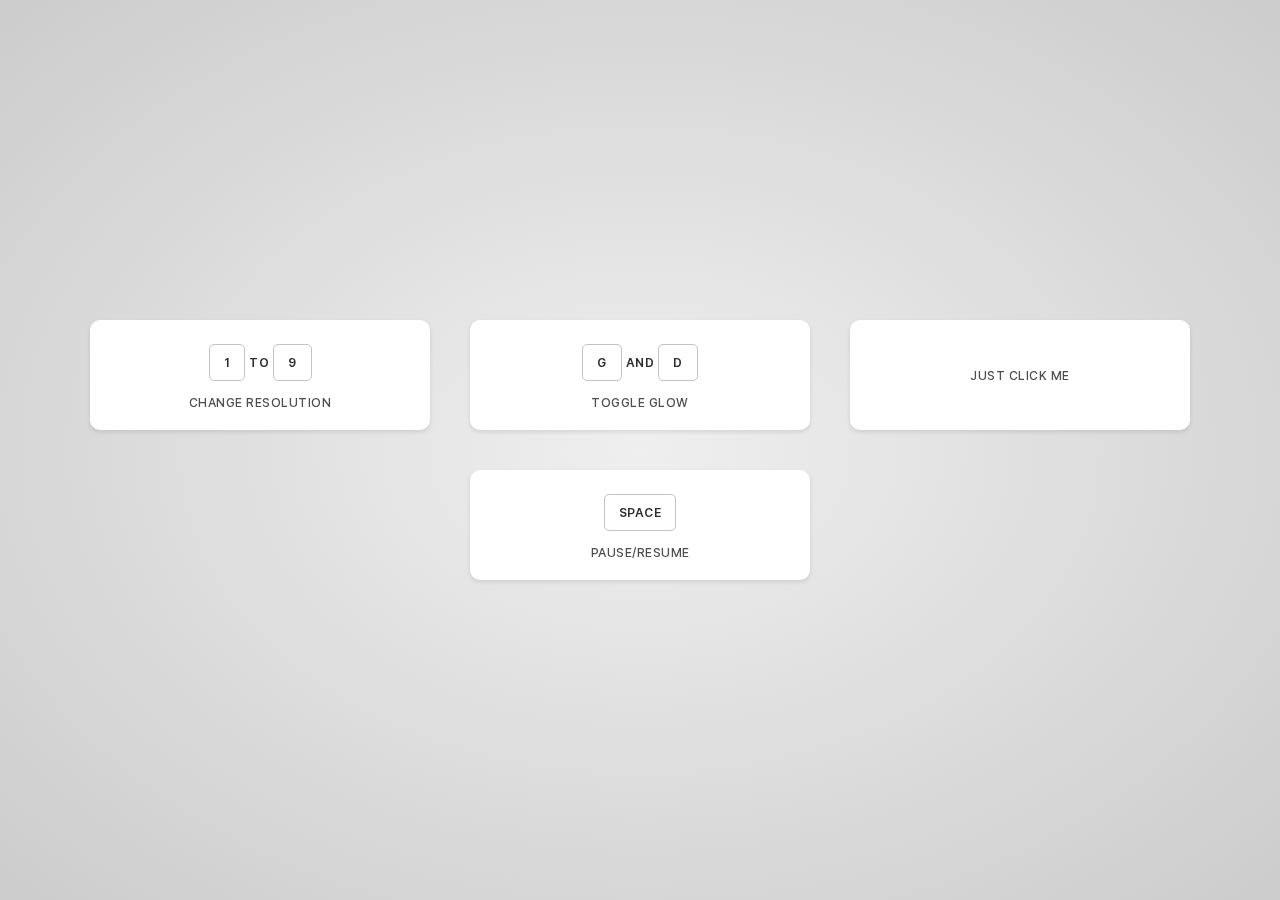
==== index.html @ 4952651f "Initial" ====
<!DOCTYPE html>
<html lang="en">
  <head>
    <meta charset="utf-8" />
    <title>UI Example</title>
    <meta name="viewport" content="width=device-width, initial-scale=1" />
    <link type="text/css" rel="stylesheet" href="style.css" />
    <link type="text/css" rel="stylesheet" href="ui.css" />
    <style>
        #img {
            background: url(./imgs/demo.png) no-repeat center center fixed; 
            -webkit-background-size: cover;
            -moz-background-size: cover;
            -o-background-size: cover;
            background-size: cover;  
            width: 100%;
            height: 100%;      
        }
    </style>
  </head>
  <body>
    <div id="img"></div>
  </body>
  <script type="text/javascript" src="ui.js"></script>
  <script>
    /*

        > This UI was created by generative shader artist @willstall
            https://www.instagram.com/willstall/
            https://twitter.com/willstall
            https://github.com/willstall

        > This UI is free to use as long as the above copyright is present.

        > The font here is called Inter. You're free to use and sell it with your project as long as you're not modifying or directly selling the font.
        > Learn more about the font here: https://github.com/rsms/inter

    */
   
    // custom ui stuff
    let ui = new UI(true);      // define if you want menus to close on click or not
        ui.ToggleMenu(true);    // turn on menu by default

    // custom interactions
    ui.Interaction("Change Resolution",['1','to','9'],
        () => {
            ui.Message('use','number keys [ 1-9 ]');
        }
    );

    let glow_enabled = false;
    let toggle_glow = ()=>
    {
        glow_enabled = !glow_enabled;
            let m = glow_enabled == true ? "on" : "off";
            ui.Message('Glow',m);
    };
    ui.Interaction("Toggle Glow",['g','and','d'],toggle_glow);

    let clicked = false;    
    ui.Interaction("Just click me",null,
        () => {
            clicked = !clicked;
            let m = clicked  ? "Clicked" : "Absolutely Clicked";
            ui.Message(m);
    });

    let paused = false;
    let toggle_pause = () =>
    {
        paused = !paused;
        let t = paused ? "Pause" : "Resume";
        ui.Message(t);   
    }
    ui.Interaction("Pause/Resume",['space'],toggle_pause);   

    // custom keyboard stuff
    let on_keyboard_event = e =>
    {
        switch(e.key)
        {
            case "p":
            case " ":
            case "Spacebar":
            toggle_pause() 
                break;
            case "g":
            case "G":
            case "d":
            case "D":
                toggle_glow();
                break;
            case "0":
            case "1":
            case "2":
            case "3":
            case "4":
            case "5":
            case "6":
            case "7":
            case "8":
            case "9":
                
                break;
            case "esc":
                ui.ToggleMenu(false);
                break;
            default:
                break;
        }

        ui.ToggleMenu(false);  // Just shutting the UI if we press a button, just a preference
    }; 
    document.addEventListener('keydown', on_keyboard_event);
  </script>
</html>
---- style.css ----
html,
body {
  margin: 0;
  padding: 0;
}

body {
  width: 100vw;
  height: 100vh;
  overflow: hidden;
  background: radial-gradient(#efefef, #cccccc);
}

* {
  -webkit-box-sizing: border-box;
  box-sizing: border-box;
  -moz-osx-font-smoothing: grayscale;
  -webkit-font-smoothing: antialiased;
  -webkit-tap-highlight-color: transparent;
  -webkit-touch-callout: none;
}
---- ui.css ----
@font-face {
    font-family: 'Inter';
    font-style:  normal;
    font-weight: 500;
    font-display: swap;
    src: url("./font/Inter-Medium.woff2?v=3.19") format("woff2"),
        url("./font/Inter-Medium.woff?v=3.19") format("woff");
    }
@font-face {
        font-family: 'Inter';
        font-style:  normal;
        font-weight: 600;
        font-display: swap;
        src: url("./font/Inter-SemiBold.woff2?v=3.19") format("woff2"),
            url("./font/Inter-SemiBold.woff?v=3.19") format("woff");
    }    

.noselect {
-webkit-touch-callout: none; /* iOS Safari */
    -webkit-user-select: none; /* Safari */
    -khtml-user-select: none; /* Konqueror HTML */
    -moz-user-select: none; /* Old versions of Firefox */
        -ms-user-select: none; /* Internet Explorer/Edge */
            user-select: none; /* Non-prefixed version, currently
                                supported by Chrome, Edge, Opera and Firefox */
}
.ui
{
    text-transform: uppercase;
    color:#4D4D4D;
    font-family: 'Inter';
    font-weight: 500;
    letter-spacing: 0.5px;
    font-size: 12px;
    position: absolute;
    width: 100%;
    height: 100%;
    z-index: 10;
}
.ui h1
{
    font-weight:600;
    color: #2D2D2D;
    font-size: 12px;
}
.ui h1,.ui p
{
    padding: 0;
    margin:0;
    display: inline;
}
.messages
{
    position: absolute;
    bottom: 0;
    left: 0;
    right: 0;
    width: 100%;

    display: flex;
    justify-content: flex-end;
    align-items:center;
    align-content: center;    
    flex-flow: column wrap; 

    padding: 40px;
    gap: 40px;      
    pointer-events: none;
}
.message
{
    padding: 12px 30px 12px 30px;
    background-color: white;
    border-radius: 10px;
    filter: drop-shadow(0 2px 2px rgba(0,0,0,0.1));
    min-width: 340px;

    display: flex;
    justify-content: center;
    align-items:center;
    align-content: center;
}
.message p
{
    padding-left: 10px;
}

@media (orientation: landscape) {
    .interactions
    {
        flex-flow: row wrap; 
    }
}
@media (orientation: portrait) {
    .interactions
    {
        flex-flow: column wrap; 
    }
}
.interactions
{
    display: flex;
    width: 100%;
    height: 100%;
    height: 100%;
    gap: 40px;           
    justify-content: center;
    align-items: center;
    align-content: center;

    opacity: 0;
    visibility: hidden;

    transition-timing-function: ease-out;  
    -webkit-transition: all  .5s ease-out;
    -moz-transition: all .5s ease-out;
    -ms-transition: all .5s ease-out;
    -o-transition: all .5s ease-out;
    transition: all .5s ease-out;
} 
.menu_on
{
    opacity: 1.0;
    visibility:visible;

}
.interaction
{
    display:inline-flex;
    flex-flow: column nowrap;   
    justify-content: space-evenly;
    align-items: center;
    background-color: white;    
    border-radius: 10px;
    padding: 10px 80px 10px 80px;
    height:110px;
    filter: drop-shadow(0 2px 2px rgba(0,0,0,0.1));
    min-width: 340px;
    cursor: default; 
}

.menu_on .interaction:hover
{
    cursor: pointer;  
    filter: drop-shadow(0 5px 5px rgba(0,0,0,0.33));
}
.menu_on .interaction:hover .key
{
    background-color: #2D2D2D;
    border:1px solid #2D2D2D;
    color: white;

    -webkit-transition: all  0.1s ease-out;
    -moz-transition: all 0.1s ease-out;
    -ms-transition: all 0.1s ease-out;
    -o-transition: all 0.1s ease-out;
    transition: all 0.1 ease-out;
}
.menu_on .interaction:hover .key h1
{
    color: white;
}

.key
{
    display:inline-flex;
    padding: 10px 14px 10px 14px;
    margin:4px;
    border:1px solid #C3C3C3;
    border-radius: 5px;            
    align-items: center;
    justify-content: center;   
    background-color: white; 
    
    -webkit-transition: all  .5s ease-out;
    -moz-transition: all .5s ease-out;
    -ms-transition: all .5s ease-out;
    -o-transition: all .5s ease-out;
    transition: all .5 ease-out;              
}
.fadeaway
{
    animation: waitThenFade 3.33s;          
}
@keyframes waitThenFade {
    0% {
        opacity: 1;
    }
    50%{
        opacity: 1;
    }
    100% {
        opacity: 0;
    }
}
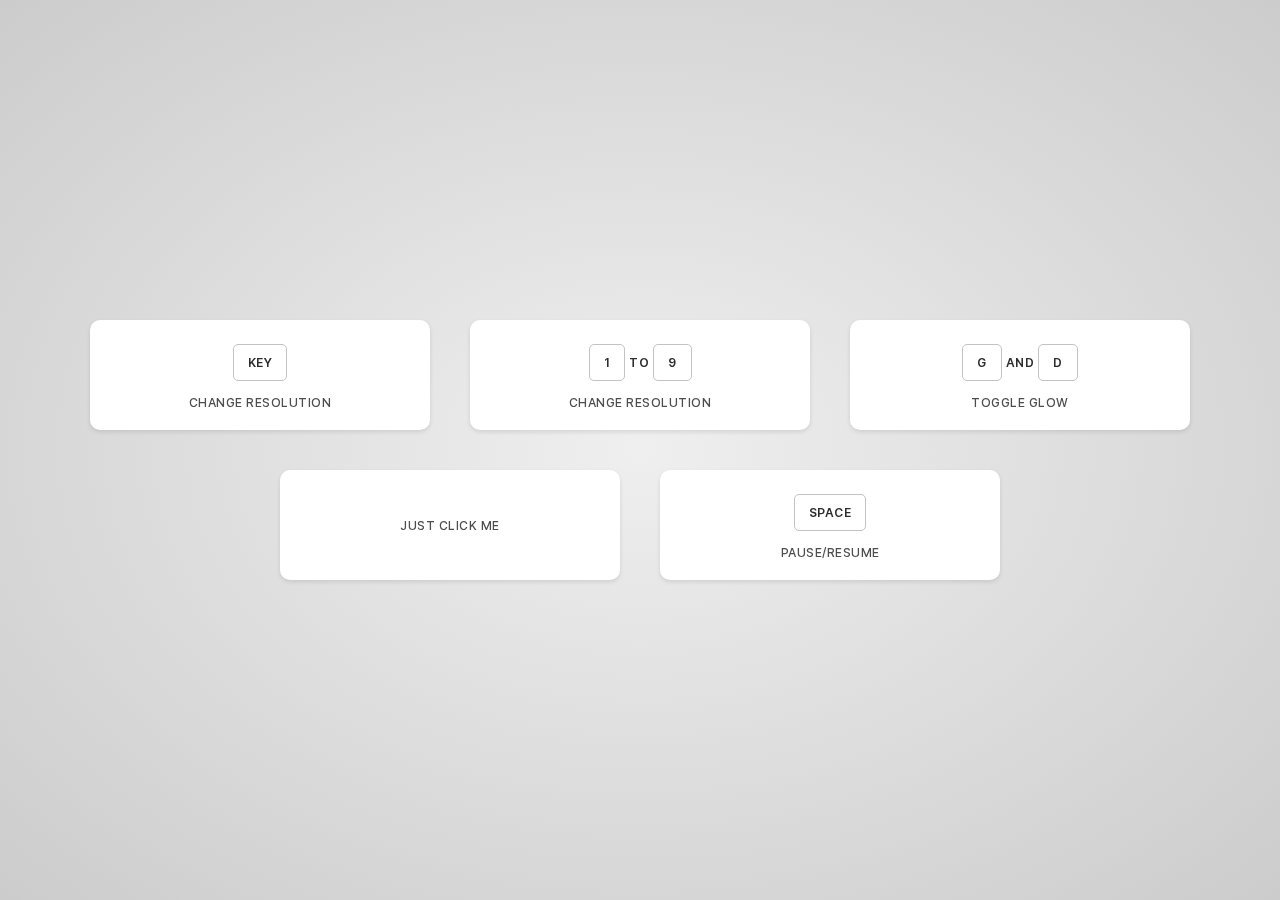
==== commit e3c3a3c4: "added simple menu example" ====
--- a/index.html
+++ b/index.html
@@ -42,6 +42,15 @@
         ui.ToggleMenu(true);    // turn on menu by default
 
     // custom interactions
+    let change_resolution = ( x ) => {
+      if(x == 0)
+        ui.Message('Anti-Aliasing','disabled');
+      else
+        ui.Message('Anti-Aliasing',x+'x');
+    };
+
+    ui.Interaction("Change Resolution",['key'],() => {});
+
     ui.Interaction("Change Resolution",['1','to','9'],
         () => {
             ui.Message('use','number keys [ 1-9 ]');
@@ -100,7 +109,7 @@
             case "7":
             case "8":
             case "9":
-                
+                change_resolution(e.key);
                 break;
             case "esc":
                 ui.ToggleMenu(false);
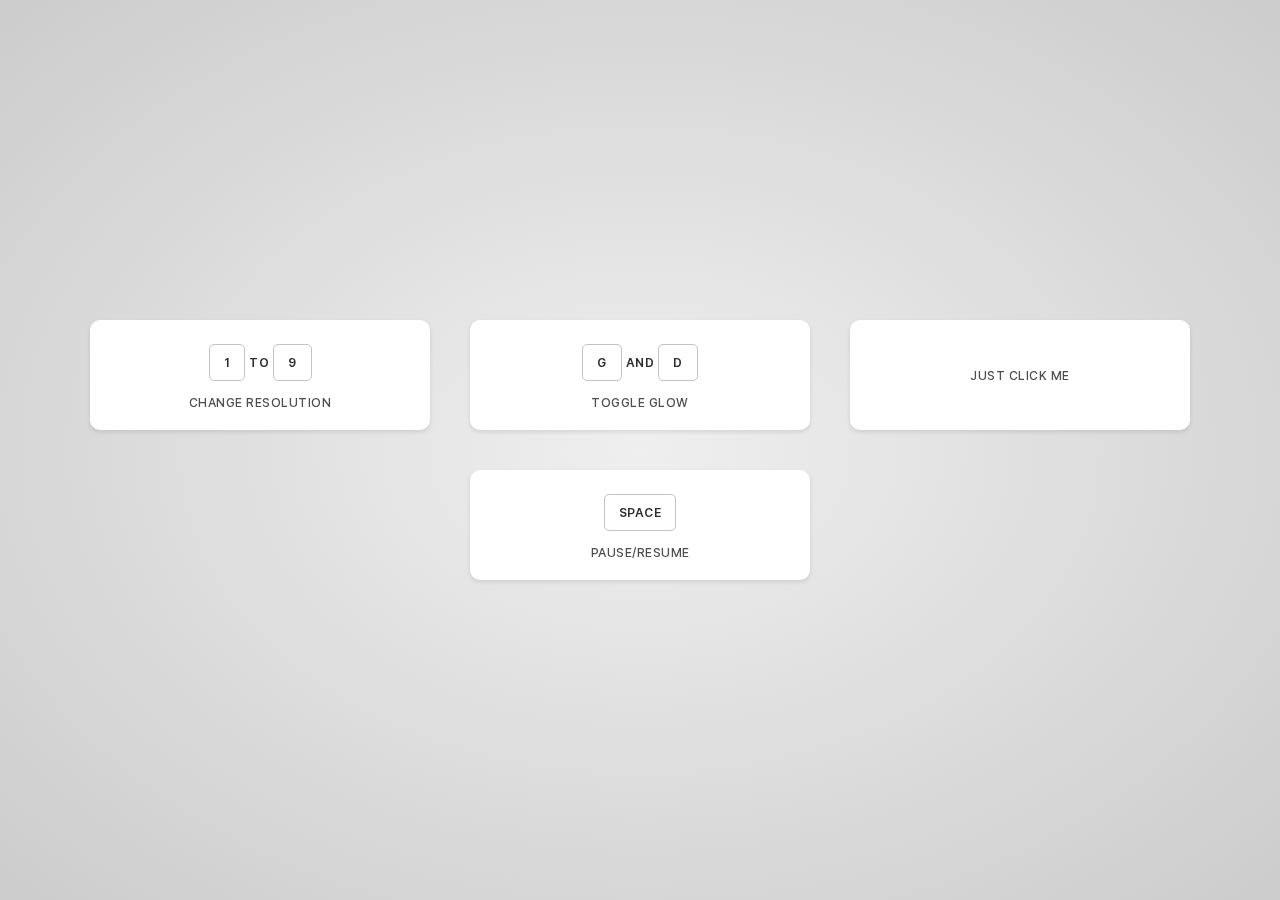
==== commit 211f0e3a: "demo fix" ====
--- a/index.html
+++ b/index.html
@@ -22,21 +22,7 @@
     <div id="img"></div>
   </body>
   <script type="text/javascript" src="ui.js"></script>
-  <script>
-    /*
-
-        > This UI was created by generative shader artist @willstall
-            https://www.instagram.com/willstall/
-            https://twitter.com/willstall
-            https://github.com/willstall
-
-        > This UI is free to use as long as the above copyright is present.
-
-        > The font here is called Inter. You're free to use and sell it with your project as long as you're not modifying or directly selling the font.
-        > Learn more about the font here: https://github.com/rsms/inter
-
-    */
-   
+  <script>   
     // custom ui stuff
     let ui = new UI(true);      // define if you want menus to close on click or not
         ui.ToggleMenu(true);    // turn on menu by default
@@ -48,8 +34,6 @@
       else
         ui.Message('Anti-Aliasing',x+'x');
     };
-
-    ui.Interaction("Change Resolution",['key'],() => {});
 
     ui.Interaction("Change Resolution",['1','to','9'],
         () => {
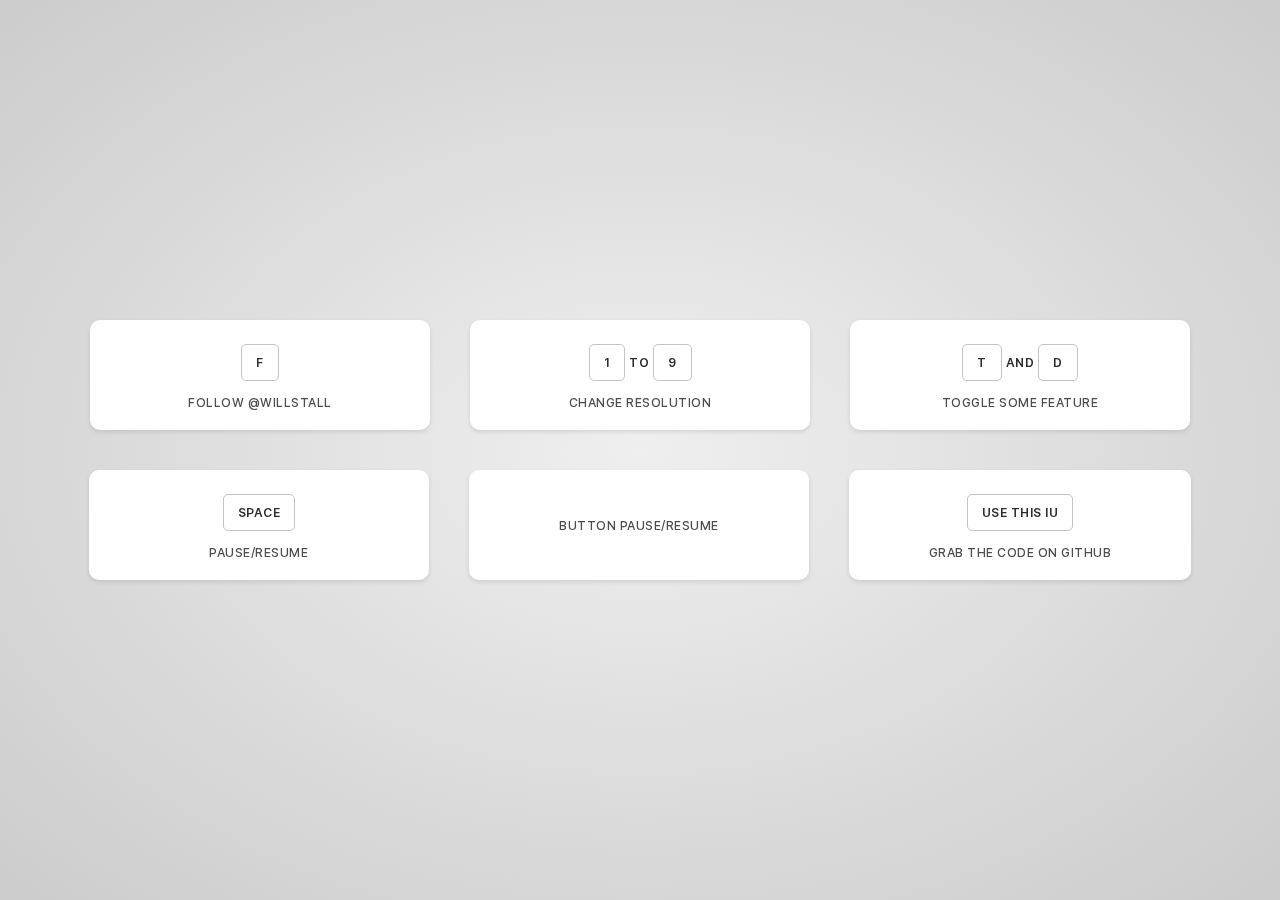
==== commit 8f8c9f3c: "better index" ====
--- a/index.html
+++ b/index.html
@@ -22,12 +22,16 @@
     <div id="img"></div>
   </body>
   <script type="text/javascript" src="ui.js"></script>
-  <script>   
+  <script>
+    
     // custom ui stuff
     let ui = new UI(true);      // define if you want menus to close on click or not
         ui.ToggleMenu(true);    // turn on menu by default
 
     // custom interactions
+    let follow = () => window.location.href = 'https://twitter.com/willstall';
+    ui.Interaction("Follow @Willstall",['f'], follow );
+
     let change_resolution = ( x ) => {
       if(x == 0)
         ui.Message('Anti-Aliasing','disabled');
@@ -48,15 +52,7 @@
             let m = glow_enabled == true ? "on" : "off";
             ui.Message('Glow',m);
     };
-    ui.Interaction("Toggle Glow",['g','and','d'],toggle_glow);
-
-    let clicked = false;    
-    ui.Interaction("Just click me",null,
-        () => {
-            clicked = !clicked;
-            let m = clicked  ? "Clicked" : "Absolutely Clicked";
-            ui.Message(m);
-    });
+    ui.Interaction("Toggle Some Feature",['t','and','d'],toggle_glow);
 
     let paused = false;
     let toggle_pause = () =>
@@ -66,6 +62,10 @@
         ui.Message(t);   
     }
     ui.Interaction("Pause/Resume",['space'],toggle_pause);   
+    ui.Interaction("Button Pause/Resume",null,toggle_pause); 
+
+    ui.Interaction("Grab the code on Github",['Use this iu'], () => {window.location.href = "https://github.com/willstall/Simple-Interaction-Menu";} );
+    
 
     // custom keyboard stuff
     let on_keyboard_event = e =>
@@ -75,10 +75,10 @@
             case "p":
             case " ":
             case "Spacebar":
-            toggle_pause() 
+                toggle_pause();
                 break;
-            case "g":
-            case "G":
+            case "t":
+            case "T":
             case "d":
             case "D":
                 toggle_glow();
@@ -95,6 +95,10 @@
             case "9":
                 change_resolution(e.key);
                 break;
+            case "f":
+            case "F":
+                follow();
+                break;
             case "esc":
                 ui.ToggleMenu(false);
                 break;
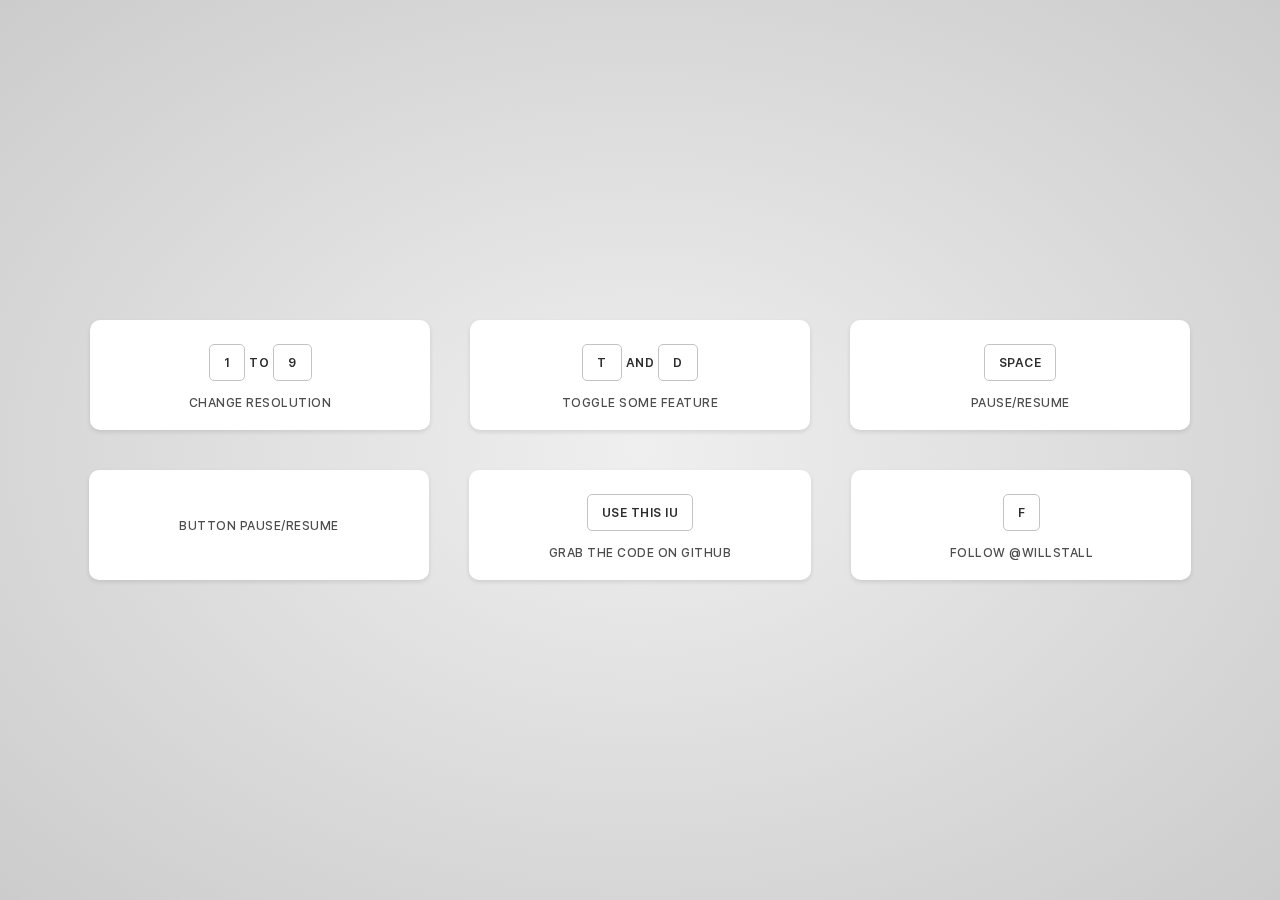
==== commit 44436702: "new index" ====
--- a/index.html
+++ b/index.html
@@ -29,9 +29,6 @@
         ui.ToggleMenu(true);    // turn on menu by default
 
     // custom interactions
-    let follow = () => window.location.href = 'https://twitter.com/willstall';
-    ui.Interaction("Follow @Willstall",['f'], follow );
-
     let change_resolution = ( x ) => {
       if(x == 0)
         ui.Message('Anti-Aliasing','disabled');
@@ -66,7 +63,8 @@
 
     ui.Interaction("Grab the code on Github",['Use this iu'], () => {window.location.href = "https://github.com/willstall/Simple-Interaction-Menu";} );
     
-
+    let follow = () => window.location.href = 'https://twitter.com/willstall';
+    ui.Interaction("Follow @Willstall",['f'], follow );
     // custom keyboard stuff
     let on_keyboard_event = e =>
     {
